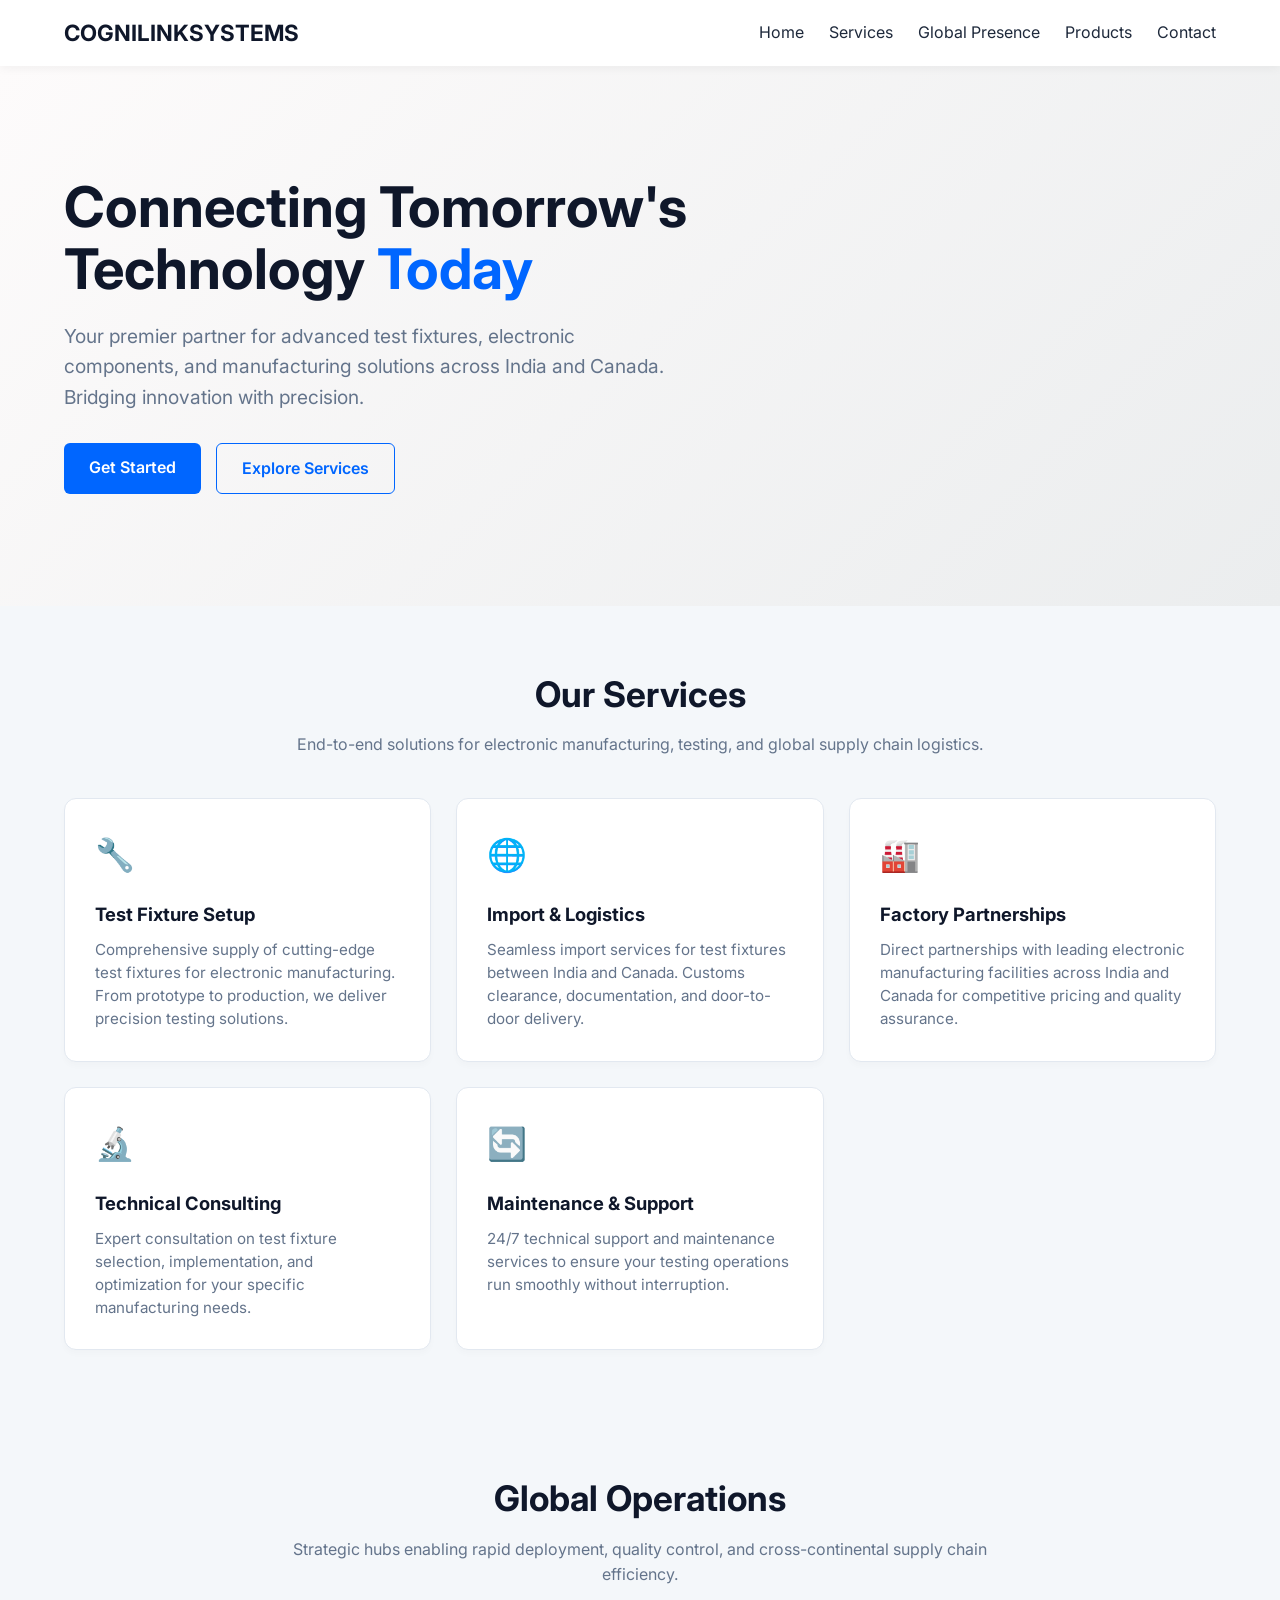
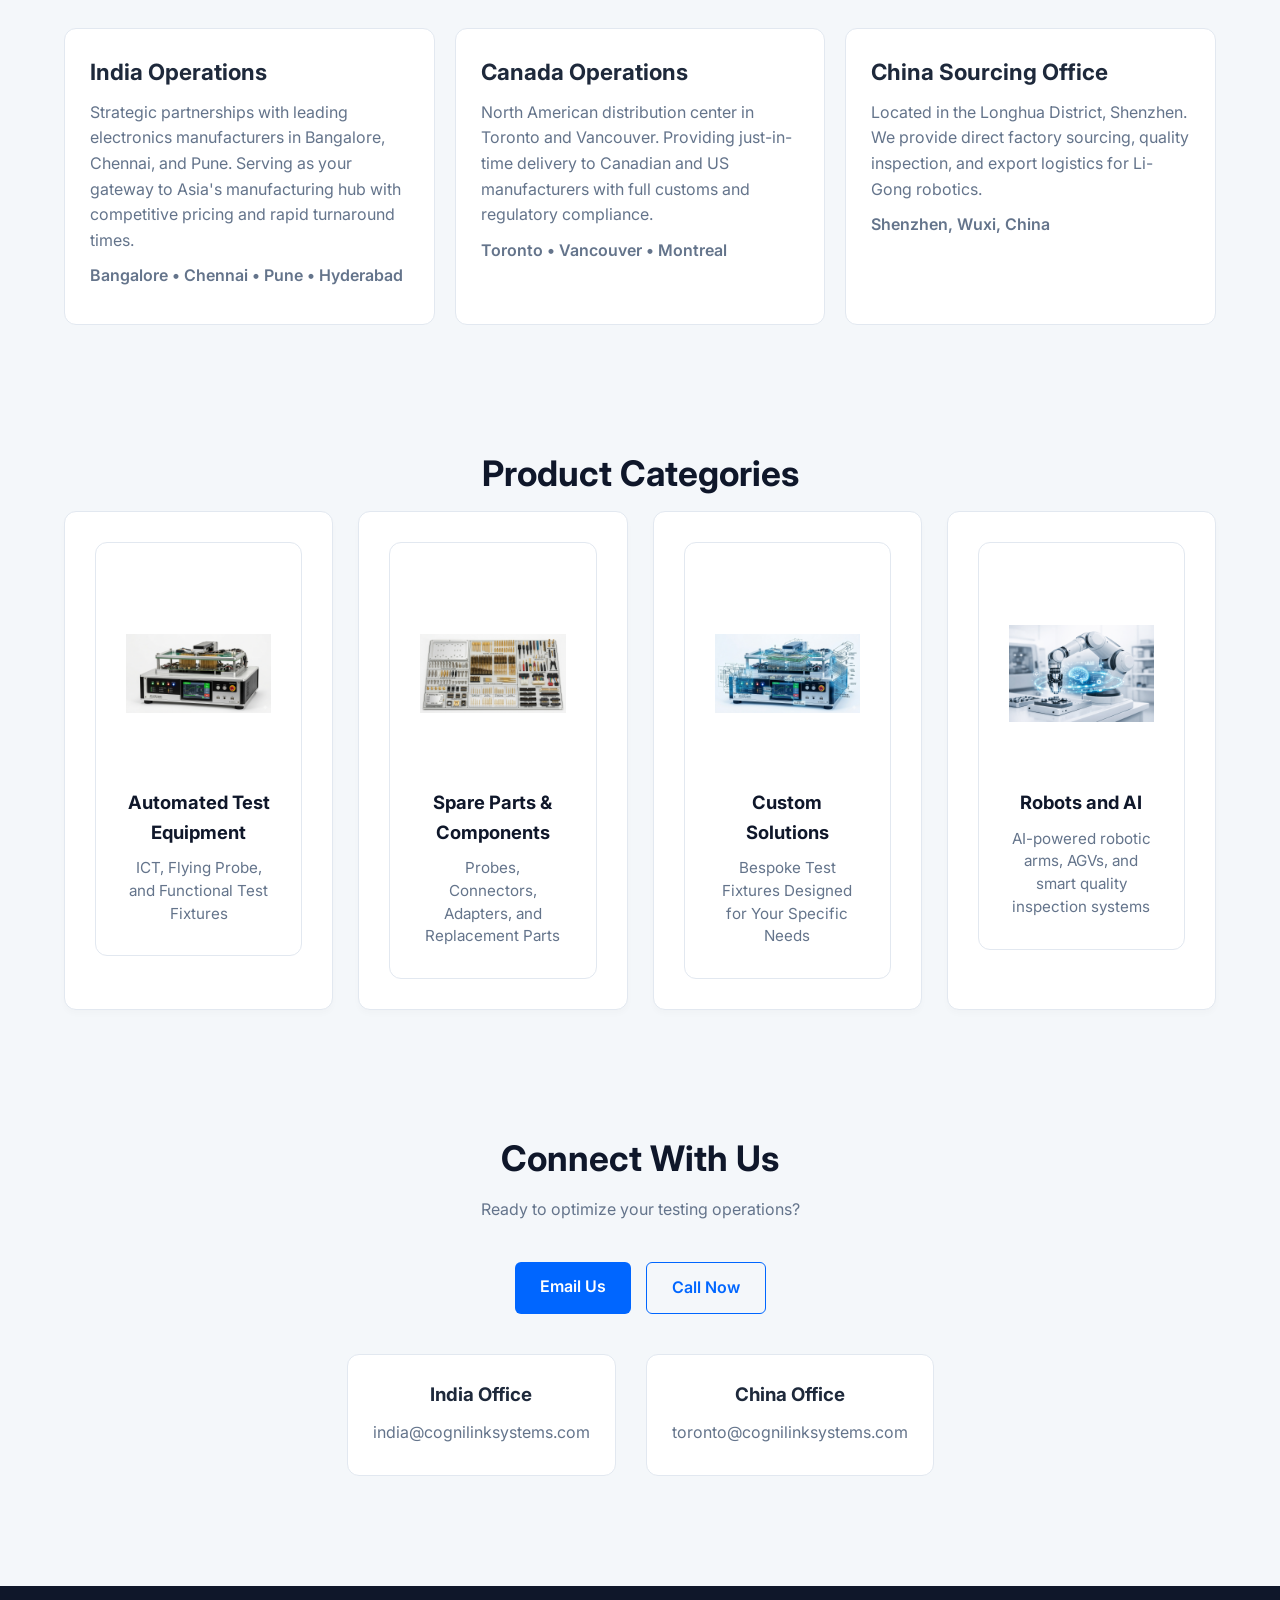
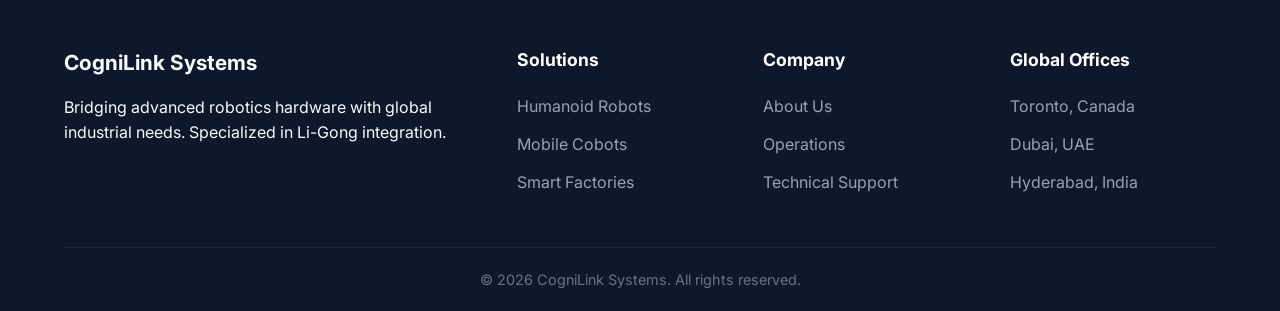
==== index.html @ 44833365 "Initial commit" ====
<!DOCTYPE html>
<html lang="en">
<head>
    <meta charset="UTF-8">
    <meta name="viewport" content="width=device-width, initial-scale=1.0">
    <title>CogniLink Systems | Global Test Fixture Solutions</title>
    <link rel="stylesheet" href="style.css">
    <link href="https://fonts.googleapis.com/css2?family=Inter:wght@400;600;700&display=swap" rel="stylesheet">
    <!-- FontAwesome for Professional Icons -->
    <link rel="stylesheet" href="https://cdnjs.cloudflare.com/ajax/libs/font-awesome/6.4.0/css/all.min.css">
</head>
<body>

    <!-- Navigation -->
    <nav>
        <a href="#home" class="logo">COGNILINKSYSTEMS</a>
        <ul>
            <li><a href="#home">Home</a></li>
            <li><a href="#services">Services</a></li>
            <li><a href="#locations">Global Presence</a></li>
            <li><a href="#products">Products</a></li>
            <li><a href="#contact">Contact</a></li>
        </ul>
    </nav>

    <!-- Hero Section -->
    <header id="home">
        <div class="hero-content">
            <h1>Connecting Tomorrow's Technology <span class="highlight">Today</span></h1>
            <p>Your premier partner for advanced test fixtures, electronic components, and manufacturing solutions across India and Canada. Bridging innovation with precision.</p>
            <div class="hero-buttons">
                <a href="#contact" class="btn-primary">Get Started</a>
                <a href="#services" class="btn-secondary">Explore Services</a>
            </div>
        </div>
    </header>

    <!-- Services Section (Updated based on Image) -->
    <section id="services" class="section">
        <h2 class="section-title">Our Services</h2>
        <p class="section-subtitle">End-to-end solutions for electronic manufacturing, testing, and global supply chain logistics.</p>
        
        <div class="services-grid">
            <!-- Card 1 -->
          <a href="test-fixture.html" class="service-card" style="display: block;">
   				 <div class="service-icon">🔧</div>
   				 <h3>Test Fixture Setup</h3>
  				  <p>Comprehensive supply of cutting-edge test fixtures for electronic manufacturing. From prototype to production, we deliver precision testing solutions.</p>
		</a>
                        

            <!-- Card 2 -->
            
              <a href="spare-parts.html" class="service-card" style="display: block;">
   					 <div class="service-icon">🌐</div>
 				   	<h3>Import & Logistics</h3>
    				<p>Seamless import services for test fixtures between India and Canada. Customs clearance, documentation, and door-to-door delivery.</p>
			</a>

            <!-- Card 3 -->
              <a href="spare-parts.html" class="service-card" style="display: block;">
   					 <div class="service-icon">🏭</div>
 				   	<h3>Factory Partnerships</h3>
    				<p>Direct partnerships with leading electronic manufacturing facilities across India and Canada for competitive pricing and quality assurance.</p>
			</a>
            

            <!-- Card 4 -->

              <a href="spare-parts.html" class="service-card" style="display: block;">
   					 <div class="service-icon">🔬</div>
 				   	<h3>Technical Consulting</h3>
    				<p>Expert consultation on test fixture selection, implementation, and optimization for your specific manufacturing needs.</p>
			</a>

            <!-- Card 5 -->
            
              <a href="spare-parts.html" class="service-card" style="display: block;">
   					 <div class="service-icon">🔄</div>
 				   	<h3>Maintenance & Support</h3>
    				<p>24/7 technical support and maintenance services to ensure your testing operations run smoothly without interruption.</p>
			</a>            
            
        </div>
    </section>

    <!-- Global Operations Section -->
    <section id="locations" class="section">
        <h2 class="section-title">Global Operations</h2>
        <p class="section-subtitle">Strategic hubs enabling rapid deployment, quality control, and cross-continental supply chain efficiency.</p>
        <div class="operations-container">
            <div class="operation-card">
                <div class="operation-details">
                    <h3>India Operations</h3>
                    <p>Strategic partnerships with leading electronics manufacturers in Bangalore, Chennai, and Pune. Serving as your gateway to Asia's manufacturing hub with competitive pricing and rapid turnaround times.</p>
                    <p class="locations-list">Bangalore • Chennai • Pune • Hyderabad</p>
                </div>
            </div>
            <div class="operation-card">
                <div class="operation-details">
                    <h3>Canada Operations</h3>
                    <p>North American distribution center in Toronto and Vancouver. Providing just-in-time delivery to Canadian and US manufacturers with full customs and regulatory compliance.</p>
                    <p class="locations-list">Toronto • Vancouver • Montreal</p>
                </div>
            </div>
            <div class="operation-card">
  			  <div class="operation-details">
      			  <h3>China Sourcing Office</h3>
        <p>Located in the Longhua District, Shenzhen. We provide direct factory sourcing, quality inspection, and export logistics for Li-Gong robotics.</p>
		 <p class="locations-list">Shenzhen, Wuxi, China</p>   
    </div>
</div>
        </div>
    </section>

    <!-- Products Section -->
    <section id="products" class="section">
        <h2 class="section-title">Product Categories</h2>
        <div class="product-grid">
		<a href=“ATE.html" class="service-card" style="display: block;">
            <div class="card">
                <div class="product-image">
					<img src="IMG-ATE-1.png" alt="Automated Test Equipment">
                </div>
                <h3>Automated Test Equipment</h3>
                <p>ICT, Flying Probe, and Functional Test Fixtures</p>
            </div>
		</a>
          <a href=“SP&C.html" class="service-card" style="display: block;">
 				 <div class="card">
          		  <div class="product-image">
					<img src="SP&C-1.png" alt="Automated Test Equipment" width="400" height="250">
                </div>
                <h3>Spare Parts & Components</h3>
                <p>Probes, Connectors, Adapters, and Replacement Parts</p>
            </div>
		</a>
            <a href=“CS.html" class="service-card" style="display: block;">
			<div class="card">
            <div class="product-image">
					<img src="CSOL-1.png" alt="Automated Test Equipment" width="400" height="250">
        
                </div>
                <h3>Custom Solutions</h3>
                <p>Bespoke Test Fixtures Designed for Your Specific Needs</p>
            </div>
		</a>
        
		<a href=“R&AI.html" class="service-card" style="display: block;">
		 <div class="card">
             <div class="product-image">
					<img src="R&AI.PNG" alt="Robotics and AI" width="400" height="250">

                </div>
                <h3>Robots and AI</h3>
                <p>AI-powered robotic arms, AGVs, and smart quality inspection systems</p>
            </div>
		</a>
        </div>
    </section>

    <!-- Contact Section -->
    <section id="contact" class="section">
        <h2 class="section-title">Connect With Us</h2>
        <p class="section-subtitle">Ready to optimize your testing operations?</p>
        <div class="contact-buttons">
            <a href="mailto:info@cognilinksystems.com" class="btn-primary">Email Us</a>
            <a href="tel:+1" class="btn-secondary">Call Now</a>
        </div>
        <div class="contact-info">
            <div class="contact-card">
                <h3>India Office</h3>
                <p></p>
                <p>india@cognilinksystems.com</p>
            </div>
            <div class="contact-card">
                <h3> China Office</h3>
                <p>toronto@cognilinksystems.com</p>
            </div>
        </div>
    </section>

    <!-- Footer -->
    <footer class="site-footer">
        <div class="footer-container">
            <div class="footer-column">
                <div class="footer-logo">CogniLink Systems</div>
                <p>Bridging advanced robotics hardware with global industrial needs. Specialized in Li-Gong integration.</p>
            </div>
            <div class="footer-column">
                <h4>Solutions</h4>
                <ul>
                    <li><a href="#">Humanoid Robots</a></li>
                    <li><a href="#">Mobile Cobots</a></li>
                    <li><a href="#">Smart Factories</a></li>
                </ul>
            </div>
            <div class="footer-column">
                <h4>Company</h4>
                <ul>
                    <li><a href="#">About Us</a></li>
                    <li><a href="#">Operations</a></li>
                    <li><a href="#">Technical Support</a></li>
                </ul>
            </div>
            <div class="footer-column">
                <h4>Global Offices</h4>
                <ul>
                    <li><a href="#">Toronto, Canada</a></li>
                    <li><a href="#">Dubai, UAE</a></li>
                    <li><a href="#">Hyderabad, India</a></li>
                </ul>
            </div>
        </div>
        <div class="footer-bottom">
            <p>© 2026 CogniLink Systems. All rights reserved.</p>
        </div>
    </footer>

</body>
</html>
---- style.css ----
:root {
    --primary: #0066FF;
    --dark: #0f172a;
    --light: #F4F7FA;
    --text: #1e293b;
    --gray: #64748b;
    --border: #e2e8f0;
}

*, *::before, *::after {
    margin: 0;
    padding: 0;
    box-sizing: border-box;
}

html { scroll-behavior: smooth; }

body {
    font-family: 'Inter', sans-serif;
    background: var(--light);
    color: var(--text);
    line-height: 1.6;
}

a { text-decoration: none; color: inherit; transition: color 0.3s; }
ul { list-style: none; }

/* Navigation */
nav {
    display: flex;
    justify-content: space-between;
    align-items: center;
    padding: 15px 5%;
    background: #fff;
    position: sticky;
    top: 0;
    z-index: 100;
    box-shadow: 0 2px 10px rgba(0,0,0,0.05);
}

.logo {
    font-weight: 700;
    font-size: 1.4rem;
    color: var(--dark);
}

nav ul { display: flex; gap: 25px; }
nav a:hover { color: var(--primary); }

/* Hero Section */
header {
    min-height: 60vh;
    display: flex;
    align-items: center;
    padding: 0 5%;
    background: linear-gradient(135deg, #fdfbfb 0%, #ebedee 100%);
}

.hero-content { max-width: 800px; }
.hero-content h1 { font-size: 3.5rem; line-height: 1.1; margin-bottom: 20px; color: var(--dark); }
.hero-content p { font-size: 1.2rem; color: var(--gray); margin-bottom: 30px; max-width: 600px; }
.highlight { color: var(--primary); }
.hero-buttons { display: flex; gap: 15px; }

/* Common Layouts */
.section { padding: 60px 5%; }
.section-title { text-align: center; margin-bottom: 10px; font-size: 2.2rem; color: var(--dark); }
.section-subtitle { text-align: center; margin-bottom: 40px; color: var(--gray); max-width: 700px; margin: 0 auto 40px; }

/* Services Grid (Updated to match Image) */
.services-grid {
    display: grid;
    grid-template-columns: repeat(auto-fit, minmax(280px, 1fr));
    gap: 25px;
}

.service-card {
    background: #fff;
    padding: 30px;
    border-radius: 12px;
    border: 1px solid var(--border);
    box-shadow: 0 4px 6px rgba(0,0,0,0.02); /* Subtle shadow */
    text-align: left; /* Left aligned as per image */
    transition: transform 0.3s, box-shadow 0.3s;
}

.service-card:hover { 
    transform: translateY(-5px); 
    box-shadow: 0 15px 30px rgba(0,0,0,0.08); 
}

.service-icon { 
    font-size: 2rem; 
    margin-bottom: 20px; 
    color: var(--gray); /* Default icon color */
}

.service-card h3 { margin-bottom: 10px; color: var(--dark); font-size: 1.15rem; }
.service-card p { color: var(--gray); font-size: 0.95rem; line-height: 1.5; }

/* Operations Cards */
.operations-container {
    display: flex;
    justify-content: center;
    gap: 20px;
    flex-wrap: wrap;
}

.operation-card {
    flex: 1;
    min-width: 300px;
    max-width: 600px;
    background: #fff;
    border: 1px solid var(--border);
    border-radius: 12px;
    overflow: hidden;
}

.operation-details { padding: 25px; }
.operation-details h3 { font-size: 1.4rem; margin-bottom: 10px; }
.operation-details p { color: var(--gray); margin-bottom: 10px; }
.locations-list { font-weight: 600; color: var(--primary); }

/* Product Grid */
.product-grid {
    display: grid;
    grid-template-columns: repeat(auto-fit, minmax(250px, 1fr));
    gap: 25px;
}
/* Product Card Container */
.card {
    background: #fff;
    padding: 20px; /* Reduced from 30px to allow more room for the image */
    border-radius: 12px;
    border: 1px solid #e2e8f0;
    text-align: center;
    overflow: hidden; /* Crucial: Ensures images don't spill out of rounded corners */
}

/* Specific styling for images inside Product Cards */
.product-grid .card img {
    width: 100%;       /* Forces image to fit the card width */
    max-width: 100%;   /* Prevents horizontal scrolling */
    height: 200px;     /* Fixed height for consistent card sizes (adjust as needed) */
    object-fit: contain; /* Shows the full image without cropping (best for technical diagrams) */
    margin-bottom: 15px; /* Space between image and text */
    display: block;    /* Removes extra space below the image */
}

.card {
    background: #fff;
    padding: 30px;
    border-radius: 12px;
    border: 1px solid var(--border);
    text-align: center;
}

.card h3 { margin-bottom: 10px; color: var(--dark); }
.card p { color: var(--gray); }

/* Contact Section */
.contact-buttons { display: flex; justify-content: center; gap: 15px; margin-bottom: 40px; }
.contact-info { display: flex; justify-content: center; gap: 30px; flex-wrap: wrap; }

.contact-card {
    background: #fff;
    padding: 25px;
    border-radius: 12px;
    border: 1px solid var(--border);
    text-align: center;
    min-width: 250px;
}

.contact-card h3 { margin-bottom: 10px; }
.contact-card p { color: var(--gray); margin: 5px 0; }

/* Buttons */
.btn-primary, .btn-secondary {
    padding: 12px 25px;
    border-radius: 6px;
    display: inline-block;
    font-weight: 600;
    transition: all 0.3s;
}

.btn-primary { background: var(--primary); color: #fff; }
.btn-primary:hover { background: #0052cc; }

.btn-secondary { border: 1.5px solid var(--primary); color: var(--primary); }
.btn-secondary:hover { background: var(--primary); color: #fff; }

/* Footer */
.site-footer {
    background-color: var(--dark);
    color: #f8fafc;
    padding: 60px 5% 20px;
    margin-top: 50px;
}

.footer-container {
    display: grid;
    grid-template-columns: 2fr 1fr 1fr 1fr;
    gap: 40px;
    max-width: 1200px;
    margin: 0 auto;
}

.footer-column h4 { color: #fff; margin-bottom: 20px; font-size: 1.1rem; }
.footer-column ul li { margin-bottom: 12px; }
.footer-column ul li a { color: #94a3b8; }
.footer-column ul li a:hover { color: #fff; }

.footer-logo { font-weight: 700; margin-bottom: 15px; font-size: 1.3rem; }
.footer-bottom { margin-top: 40px; padding-top: 20px; border-top: 1px solid #1e293b; text-align: center; color: #64748b; font-size: 0.9rem; }

/* Responsive */
@media (max-width: 900px) {
    .footer-container { grid-template-columns: 1fr 1fr; }
    .hero-content h1 { font-size: 2.5rem; }
    nav { flex-direction: column; gap: 15px; padding: 15px 5%; }
    nav ul { flex-wrap: wrap; justify-content: center; gap: 15px; }
}

@media (max-width: 600px) {
    .footer-container { grid-template-columns: 1fr; text-align: center; }
    .hero-content h1 { font-size: 2rem; }
    .section-title { font-size: 1.8rem; }
    .hero-buttons, .contact-buttons, .operations-container { flex-direction: column; align-items: center; }
    .btn-primary, .btn-secondary { width: 100%; text-align: center; }
}
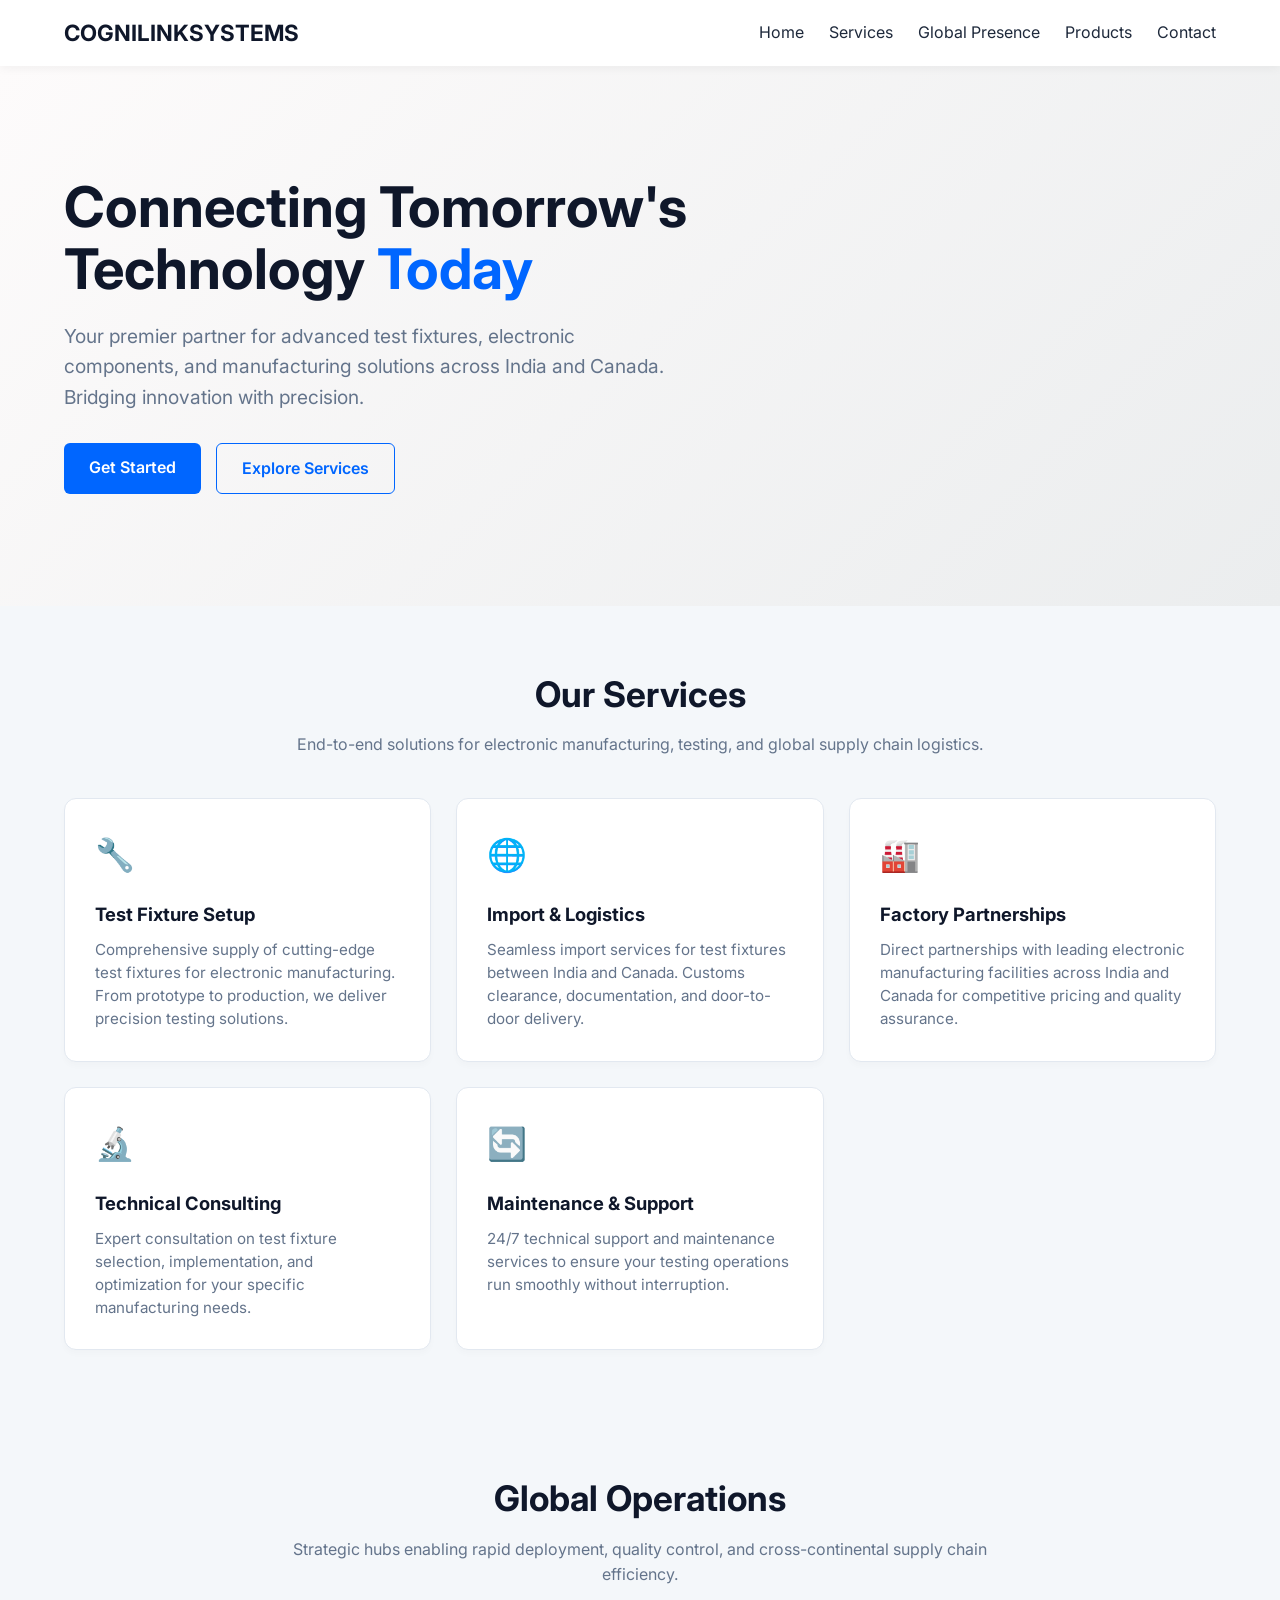
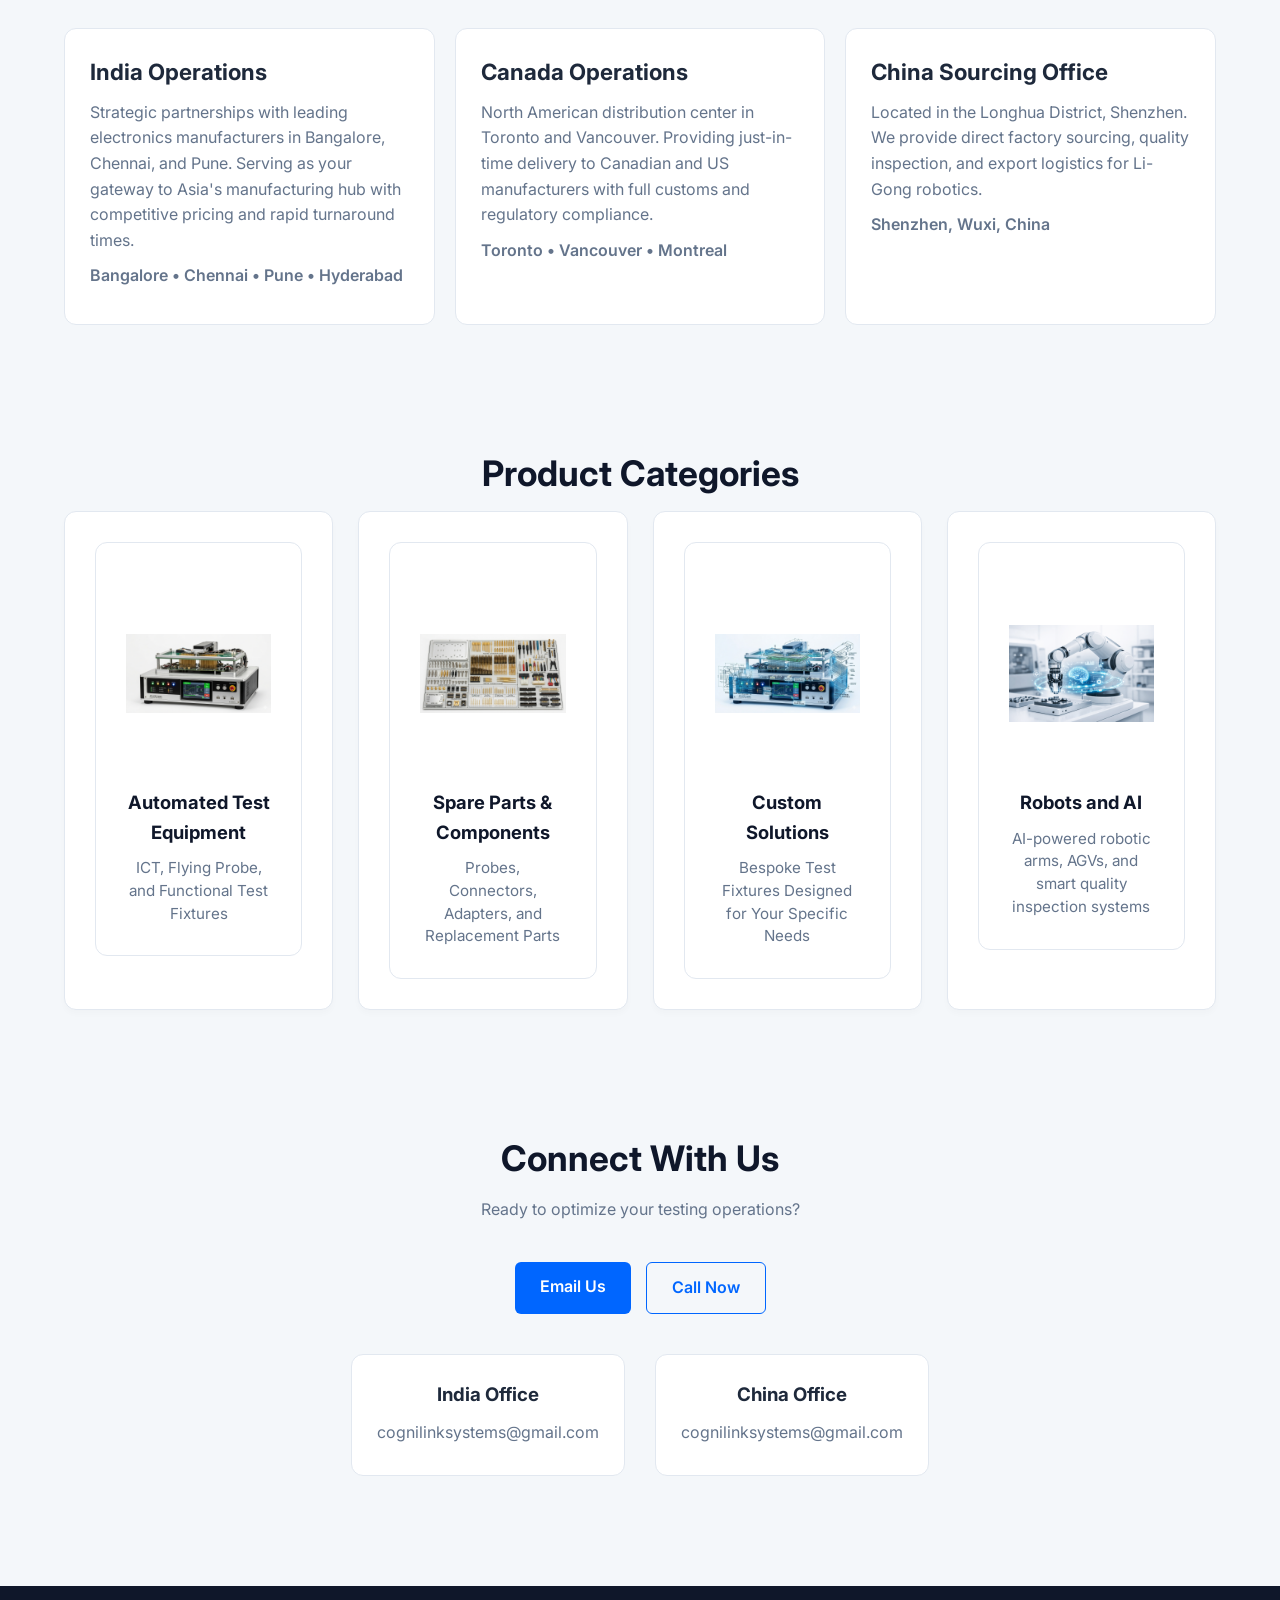
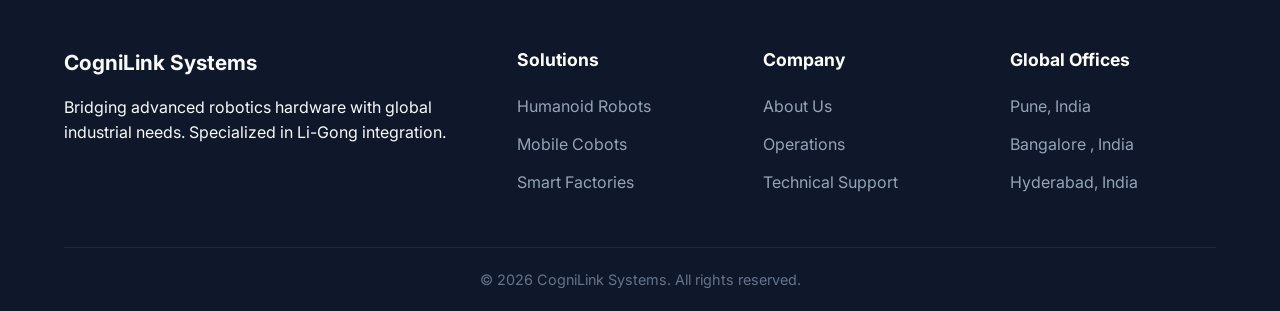
==== commit bab9f83e: "contact info" ====
--- a/index.html
+++ b/index.html
@@ -171,11 +171,11 @@
             <div class="contact-card">
                 <h3>India Office</h3>
                 <p></p>
-                <p>india@cognilinksystems.com</p>
+                <p>cognilinksystems@gmail.com</p>
             </div>
             <div class="contact-card">
                 <h3> China Office</h3>
-                <p>toronto@cognilinksystems.com</p>
+                <p>cognilinksystems@gmail.com</p>
             </div>
         </div>
     </section>
@@ -206,8 +206,8 @@
             <div class="footer-column">
                 <h4>Global Offices</h4>
                 <ul>
-                    <li><a href="#">Toronto, Canada</a></li>
-                    <li><a href="#">Dubai, UAE</a></li>
+                    <li><a href="#">Pune, India </a></li>
+                    <li><a href="#">Bangalore , India </a></li>
                     <li><a href="#">Hyderabad, India</a></li>
                 </ul>
             </div>
